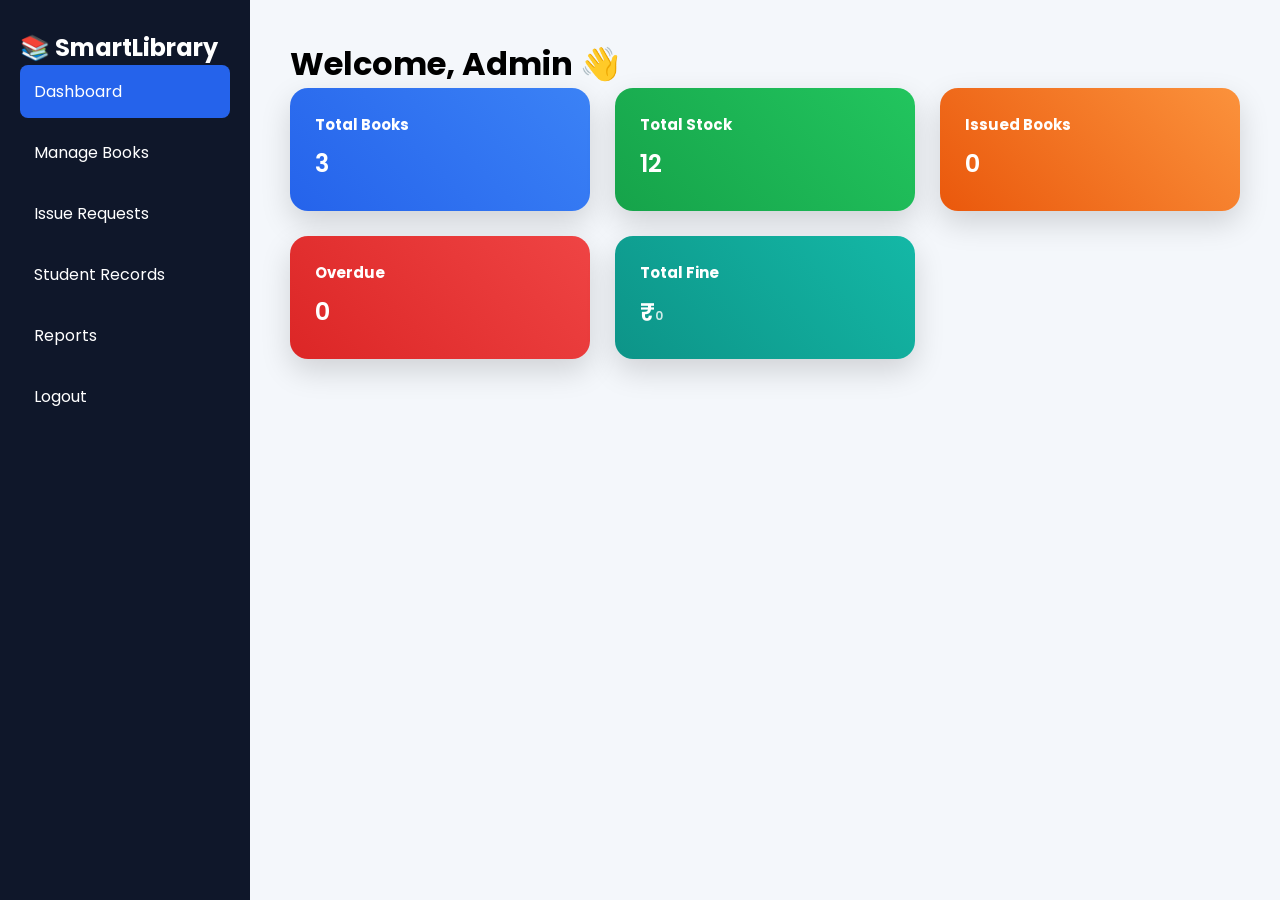
==== library_management/employee-dashboard.html @ bb37936e "library management project" ====
<!DOCTYPE html>
<html>
<head>
<meta charset="UTF-8">
<title>SmartLibrary Admin</title>
<link rel="stylesheet" href="employee-dashboard.css">
<link href="https://fonts.googleapis.com/css2?family=Poppins:wght@300;400;600;700&display=swap" rel="stylesheet">
</head>
<body>

<div class="container">

<div class="sidebar">
<h2>📚 SmartLibrary</h2>
<ul>
<li onclick="showSection(event,'dashboard')" class="active">Dashboard</li>
<li onclick="showSection(event,'books')">Manage Books</li>
<li onclick="showSection(event,'requests')">Issue Requests</li>
<li onclick="showSection(event,'students')">Student Records</li>
<li onclick="showSection(event,'reports')">Reports</li>
<li onclick="logout()">Logout</li>
</ul>
</div>

<div class="main-content">

<h1>Welcome, Admin 👋</h1>

<!-- DASHBOARD -->
<div id="dashboardSection" class="section">
<div class="cards">
<div class="stat-card blue">
<h3>Total Books</h3>
<p id="totalBooks"></p>
</div>

<div class="stat-card green">
<h3>Total Stock</h3>
<p id="totalStock"></p>
</div>

<div class="stat-card orange">
<h3>Issued Books</h3>
<p id="issuedCount"></p>
</div>

<div class="stat-card red">
<h3>Overdue</h3>
<p id="overdueCount"></p>
</div>

<div class="stat-card teal">
<h3>Total Fine</h3>
<p>₹<span id="totalFine"></span></p>
</div>
</div>
</div>

<!-- MANAGE BOOKS -->
<div id="booksSection" class="section" style="display:none;">
<h2>Manage Books</h2>

<input id="titleInput" placeholder="Title">
<input id="authorInput" placeholder="Author">
<input id="stockInput" type="number" placeholder="Stock">
<button class="btn primary" onclick="addBook()">Add Book</button>

<div id="bookList"></div>
</div>

<!-- REQUESTS -->
<div id="requestsSection" class="section" style="display:none;">
<h2>Issue Requests</h2>
<div id="requestList"></div>
</div>

<!-- STUDENTS -->
<div id="studentsSection" class="section" style="display:none;">
<h2>Student Records</h2>
<div id="studentList"></div>
</div>

<!-- REPORTS -->
<div id="reportsSection" class="section" style="display:none;">
<h2>Reports</h2>
<p>Total Fine Collected: ₹<span id="reportFine"></span></p>
</div>

</div>
</div>

<script>

/* ================= INITIAL DATA ================= */

if(!localStorage.getItem("books")){
localStorage.setItem("books",JSON.stringify([
{id:1,title:"Data Structures",author:"Mark",stock:5},
{id:2,title:"Operating Systems",author:"Galvin",stock:3},
{id:3,title:"DBMS",author:"Korth",stock:4}
]));
}

if(!localStorage.getItem("students")){
localStorage.setItem("students",JSON.stringify([
{id:"y23cd084"},
{id:"y23cd090"}
]));
}

if(!localStorage.getItem("issued")){
localStorage.setItem("issued",JSON.stringify([]));
}

if(!localStorage.getItem("requests")){
localStorage.setItem("requests",JSON.stringify([
{id:1,student:"y23cd084",bookId:1},
{id:2,student:"y23cd090",bookId:2}
]));
}

/* ================= HELPERS ================= */

function getBooks(){ return JSON.parse(localStorage.getItem("books")); }
function getStudents(){ return JSON.parse(localStorage.getItem("students")); }
function getIssued(){ return JSON.parse(localStorage.getItem("issued")); }
function getRequests(){ return JSON.parse(localStorage.getItem("requests")); }

function saveBooks(data){ localStorage.setItem("books",JSON.stringify(data)); }
function saveIssued(data){ localStorage.setItem("issued",JSON.stringify(data)); }
function saveRequests(data){ localStorage.setItem("requests",JSON.stringify(data)); }

/* ================= NAVIGATION ================= */

function showSection(e,section){
document.querySelectorAll(".section").forEach(s=>s.style.display="none");
document.getElementById(section+"Section").style.display="block";
document.querySelectorAll(".sidebar li").forEach(li=>li.classList.remove("active"));
e.target.classList.add("active");
loadAll();
}

/* ================= DASHBOARD ================= */

function updateDashboard(){
let books=getBooks();
let issued=getIssued();

document.getElementById("totalBooks").textContent=books.length;
document.getElementById("totalStock").textContent=
books.reduce((sum,b)=>sum+b.stock,0);
document.getElementById("issuedCount").textContent=issued.length;

let overdue=0,fine=0;
issued.forEach(b=>{
if(new Date()>new Date(b.dueDate)){ overdue++; fine+=10; }
});
document.getElementById("overdueCount").textContent=overdue;
document.getElementById("totalFine").textContent=fine;
document.getElementById("reportFine").textContent=fine;
}

/* ================= BOOKS ================= */

function loadBooks(){
let books=getBooks();
let container=document.getElementById("bookList");
container.innerHTML="";
books.forEach((b,i)=>{
container.innerHTML+=`
<div class="data-card">
<strong>${b.title}</strong> (${b.author}) - Stock: ${b.stock}
<button class="btn danger" onclick="deleteBook(${i})">Delete</button>
</div>`;
});
}

function addBook(){
let books=getBooks();
let title=document.getElementById("titleInput").value;
let author=document.getElementById("authorInput").value;
let stock=parseInt(document.getElementById("stockInput").value);

if(title && author && stock>0){
books.push({id:Date.now(),title,author,stock});
saveBooks(books);
loadAll();
}
}

function deleteBook(i){
let books=getBooks();
books.splice(i,1);
saveBooks(books);
loadAll();
}

/* ================= REQUESTS ================= */

function loadRequests(){
let requests=getRequests();
let books=getBooks();
let container=document.getElementById("requestList");
container.innerHTML="";

requests.forEach((r,i)=>{
let book=books.find(b=>b.id===r.bookId);
container.innerHTML+=`
<div class="data-card">
${r.student} requested ${book.title}
<button class="btn success" onclick="approve(${i})">Approve</button>
<button class="btn danger" onclick="reject(${i})">Reject</button>
</div>`;
});
}

function approve(i){
let requests=getRequests();
let issued=getIssued();
let books=getBooks();

let req=requests[i];
let book=books.find(b=>b.id===req.bookId);

if(book.stock>0){
book.stock--;
issued.push({
student:req.student,
title:book.title,
dueDate:new Date(Date.now()+5*24*60*60*1000)
});
requests.splice(i,1);

saveBooks(books);
saveIssued(issued);
saveRequests(requests);
}

loadAll();
}

function reject(i){
let requests=getRequests();
requests.splice(i,1);
saveRequests(requests);
loadAll();
}

/* ================= STUDENTS ================= */

function loadStudents(){
let students=getStudents();
let issued=getIssued();
let container=document.getElementById("studentList");
container.innerHTML="";
students.forEach(s=>{
let count=issued.filter(i=>i.student===s.id).length;
container.innerHTML+=`
<div class="data-card">
${s.id} - Issued: ${count}
</div>`;
});
}

/* ================= LOAD ALL ================= */

function loadAll(){
updateDashboard();
loadBooks();
loadRequests();
loadStudents();
}

loadAll();

function logout(){
localStorage.removeItem("employeeId");
window.location.href="index.html";
}

</script>

</body>
</html>
---- library_management/employee-dashboard.css ----
*{
margin:0;
padding:0;
box-sizing:border-box;
font-family:'Poppins',sans-serif;
}

body{
background:#f4f7fb;
}

.container{
display:flex;
min-height:100vh;
}

.sidebar{
width:250px;
background:#0f172a;
color:white;
padding:30px 20px;
position:fixed;
height:100vh;
}

.sidebar ul{
list-style:none;
}

.sidebar ul li{
padding:14px;
margin-bottom:8px;
border-radius:8px;
cursor:pointer;
transition:0.3s;
}

.sidebar ul li:hover,
.sidebar ul li.active{
background:#2563eb;
}

.main-content{
margin-left:250px;
padding:40px;
width:100%;
}

/* STAT CARDS */
.cards{
display:grid;
grid-template-columns:repeat(auto-fit,minmax(240px,1fr));
gap:25px;
margin-bottom:20px;
}

.stat-card{
padding:25px;
border-radius:18px;
color:white;
box-shadow:0 12px 30px rgba(0,0,0,0.15);
transition:0.3s;
}

.stat-card:hover{
transform:translateY(-8px);
}

.stat-card h3{
font-size:15px;
margin-bottom:10px;
}

.stat-card p{
font-size:24px;
font-weight:600;
margin-bottom:5px;
}

.stat-card span{
font-size:12px;
opacity:0.8;
}

.blue{background:linear-gradient(45deg,#2563eb,#3b82f6);}
.green{background:linear-gradient(45deg,#16a34a,#22c55e);}
.purple{background:linear-gradient(45deg,#7c3aed,#a855f7);}
.orange{background:linear-gradient(45deg,#ea580c,#fb923c);}
.red{background:linear-gradient(45deg,#dc2626,#ef4444);}
.teal{background:linear-gradient(45deg,#0d9488,#14b8a6);}

/* DATA CARDS */
.data-card{
background:white;
padding:20px;
border-radius:15px;
box-shadow:0 8px 20px rgba(0,0,0,0.05);
margin-bottom:15px;
}

/* ACTION BAR */
.action-bar{
display:flex;
gap:10px;
margin-bottom:20px;
flex-wrap:wrap;
}

.action-bar input{
padding:10px;
border-radius:8px;
border:1px solid #ccc;
}

/* PROFESSIONAL BUTTONS */
.btn{
padding:8px 18px;
border:none;
border-radius:30px;
cursor:pointer;
font-size:13px;
font-weight:500;
transition:0.3s;
margin-left:8px;
}

.primary{
background:linear-gradient(45deg,#2563eb,#38bdf8);
color:white;
}

.primary:hover{
transform:translateY(-3px);
box-shadow:0 8px 20px rgba(37,99,235,0.4);
}

.success{
background:linear-gradient(45deg,#16a34a,#22c55e);
color:white;
}

.success:hover{
transform:translateY(-3px);
box-shadow:0 8px 20px rgba(22,163,74,0.4);
}

.danger{
background:linear-gradient(45deg,#dc2626,#ef4444);
color:white;
}

.danger:hover{
transform:translateY(-3px);
box-shadow:0 8px 20px rgba(220,38,38,0.4);
}

.warning{
background:linear-gradient(45deg,#f59e0b,#fbbf24);
color:white;
}

.warning:hover{
transform:translateY(-3px);
box-shadow:0 8px 20px rgba(245,158,11,0.4);
}
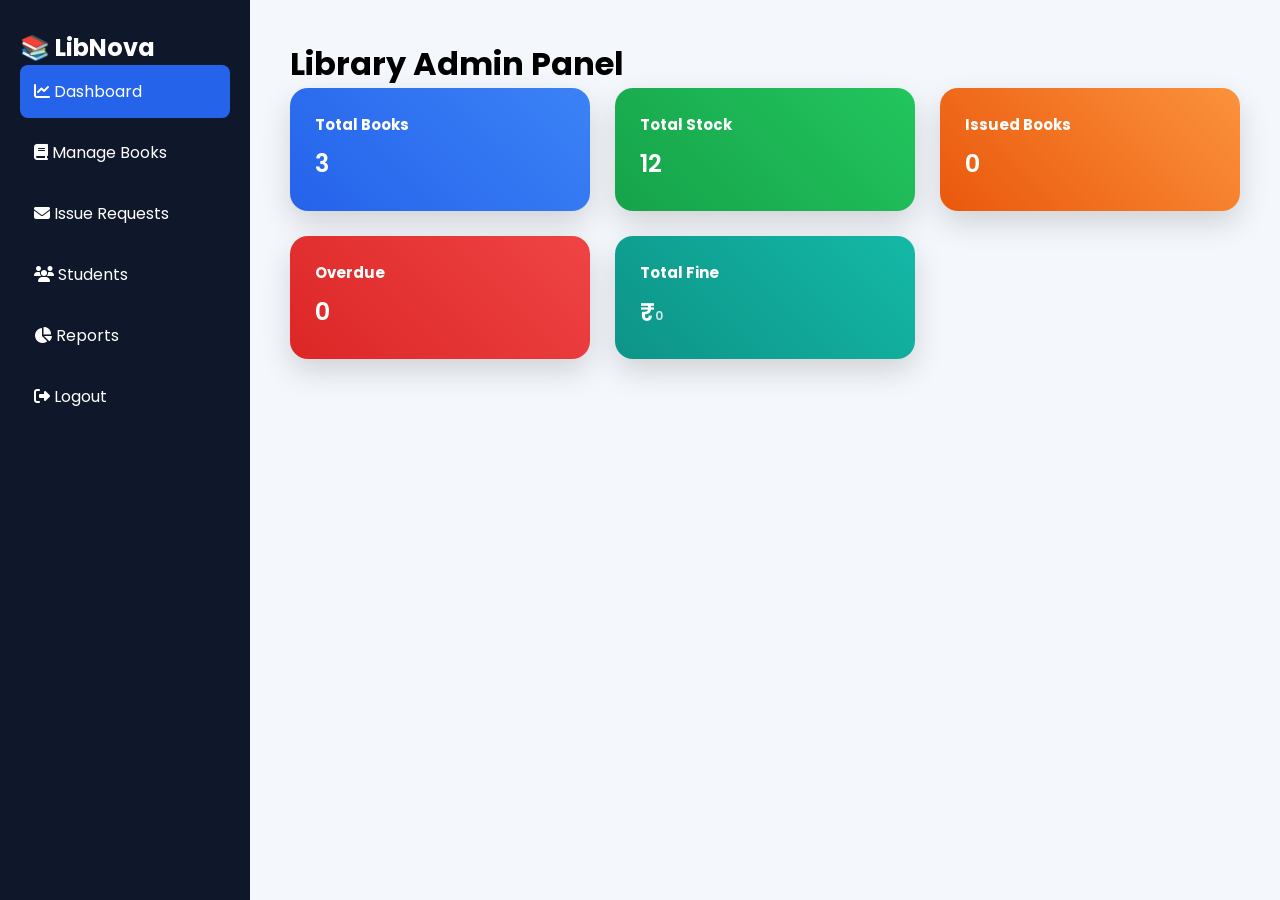
==== commit e76602de: "Updated UI and dashboards" ====
--- a/library_management/employee-dashboard.html
+++ b/library_management/employee-dashboard.html
@@ -2,33 +2,69 @@
 <html>
 <head>
 <meta charset="UTF-8">
-<title>SmartLibrary Admin</title>
+<title>LibNova Admin Dashboard</title>
+
 <link rel="stylesheet" href="employee-dashboard.css">
-<link href="https://fonts.googleapis.com/css2?family=Poppins:wght@300;400;600;700&display=swap" rel="stylesheet">
+
+<link href="https://fonts.googleapis.com/css2?family=Poppins:wght@300;400;600&display=swap" rel="stylesheet">
+
+<link rel="stylesheet" href="https://cdnjs.cloudflare.com/ajax/libs/font-awesome/6.5.0/css/all.min.css">
+
 </head>
+
 <body>
 
 <div class="container">
 
+<!-- Sidebar -->
+
 <div class="sidebar">
-<h2>📚 SmartLibrary</h2>
+
+<h2>📚 LibNova</h2>
+
 <ul>
-<li onclick="showSection(event,'dashboard')" class="active">Dashboard</li>
-<li onclick="showSection(event,'books')">Manage Books</li>
-<li onclick="showSection(event,'requests')">Issue Requests</li>
-<li onclick="showSection(event,'students')">Student Records</li>
-<li onclick="showSection(event,'reports')">Reports</li>
-<li onclick="logout()">Logout</li>
+
+<li onclick="showSection(event,'dashboard')" class="active">
+<i class="fa fa-chart-line"></i> Dashboard
+</li>
+
+<li onclick="showSection(event,'books')">
+<i class="fa fa-book"></i> Manage Books
+</li>
+
+<li onclick="showSection(event,'requests')">
+<i class="fa fa-envelope"></i> Issue Requests
+</li>
+
+<li onclick="showSection(event,'students')">
+<i class="fa fa-users"></i> Students
+</li>
+
+<li onclick="showSection(event,'reports')">
+<i class="fa fa-chart-pie"></i> Reports
+</li>
+
+<li onclick="logout()">
+<i class="fa fa-sign-out-alt"></i> Logout
+</li>
+
 </ul>
-</div>
+
+</div>
+
+
+<!-- Main Content -->
 
 <div class="main-content">
 
-<h1>Welcome, Admin 👋</h1>
-
-<!-- DASHBOARD -->
+<h1>Library Admin Panel</h1>
+
+<!-- Dashboard -->
+
 <div id="dashboardSection" class="section">
+
 <div class="cards">
+
 <div class="stat-card blue">
 <h3>Total Books</h3>
 <p id="totalBooks"></p>
@@ -53,45 +89,71 @@
 <h3>Total Fine</h3>
 <p>₹<span id="totalFine"></span></p>
 </div>
-</div>
-</div>
-
-<!-- MANAGE BOOKS -->
+
+</div>
+
+</div>
+
+
+<!-- Manage Books -->
+
 <div id="booksSection" class="section" style="display:none;">
+
 <h2>Manage Books</h2>
 
-<input id="titleInput" placeholder="Title">
+<input id="titleInput" placeholder="Book Title">
 <input id="authorInput" placeholder="Author">
 <input id="stockInput" type="number" placeholder="Stock">
-<button class="btn primary" onclick="addBook()">Add Book</button>
+
+<button class="btn primary" onclick="addBook()">
+<i class="fa fa-plus"></i> Add Book
+</button>
 
 <div id="bookList"></div>
-</div>
-
-<!-- REQUESTS -->
+
+</div>
+
+
+<!-- Requests -->
+
 <div id="requestsSection" class="section" style="display:none;">
+
 <h2>Issue Requests</h2>
+
 <div id="requestList"></div>
-</div>
-
-<!-- STUDENTS -->
+
+</div>
+
+
+<!-- Students -->
+
 <div id="studentsSection" class="section" style="display:none;">
+
 <h2>Student Records</h2>
+
 <div id="studentList"></div>
-</div>
-
-<!-- REPORTS -->
+
+</div>
+
+
+<!-- Reports -->
+
 <div id="reportsSection" class="section" style="display:none;">
+
 <h2>Reports</h2>
+
 <p>Total Fine Collected: ₹<span id="reportFine"></span></p>
-</div>
-
-</div>
-</div>
+
+</div>
+
+</div>
+
+</div>
+
 
 <script>
 
-/* ================= INITIAL DATA ================= */
+/* Initial Data */
 
 if(!localStorage.getItem("books")){
 localStorage.setItem("books",JSON.stringify([
@@ -119,7 +181,7 @@
 ]));
 }
 
-/* ================= HELPERS ================= */
+/* Helpers */
 
 function getBooks(){ return JSON.parse(localStorage.getItem("books")); }
 function getStudents(){ return JSON.parse(localStorage.getItem("students")); }
@@ -130,91 +192,147 @@
 function saveIssued(data){ localStorage.setItem("issued",JSON.stringify(data)); }
 function saveRequests(data){ localStorage.setItem("requests",JSON.stringify(data)); }
 
-/* ================= NAVIGATION ================= */
+/* Navigation */
 
 function showSection(e,section){
+
 document.querySelectorAll(".section").forEach(s=>s.style.display="none");
+
 document.getElementById(section+"Section").style.display="block";
+
 document.querySelectorAll(".sidebar li").forEach(li=>li.classList.remove("active"));
+
 e.target.classList.add("active");
-loadAll();
-}
-
-/* ================= DASHBOARD ================= */
+
+loadAll();
+
+}
+
+/* Dashboard */
 
 function updateDashboard(){
+
 let books=getBooks();
 let issued=getIssued();
 
 document.getElementById("totalBooks").textContent=books.length;
+
 document.getElementById("totalStock").textContent=
 books.reduce((sum,b)=>sum+b.stock,0);
+
 document.getElementById("issuedCount").textContent=issued.length;
 
 let overdue=0,fine=0;
+
 issued.forEach(b=>{
-if(new Date()>new Date(b.dueDate)){ overdue++; fine+=10; }
+if(new Date()>new Date(b.dueDate)){
+overdue++;
+fine+=10;
+}
 });
+
 document.getElementById("overdueCount").textContent=overdue;
 document.getElementById("totalFine").textContent=fine;
 document.getElementById("reportFine").textContent=fine;
-}
-
-/* ================= BOOKS ================= */
+
+}
+
+/* Books */
 
 function loadBooks(){
+
 let books=getBooks();
 let container=document.getElementById("bookList");
+
 container.innerHTML="";
+
 books.forEach((b,i)=>{
+
 container.innerHTML+=`
+
 <div class="data-card">
+
 <strong>${b.title}</strong> (${b.author}) - Stock: ${b.stock}
-<button class="btn danger" onclick="deleteBook(${i})">Delete</button>
-</div>`;
+
+<button class="btn danger" onclick="deleteBook(${i})">
+<i class="fa fa-trash"></i> Delete
+</button>
+
+</div>
+
+`;
+
 });
+
 }
 
 function addBook(){
-let books=getBooks();
+
+let books=getBooks();
+
 let title=document.getElementById("titleInput").value;
 let author=document.getElementById("authorInput").value;
 let stock=parseInt(document.getElementById("stockInput").value);
 
 if(title && author && stock>0){
+
 books.push({id:Date.now(),title,author,stock});
+
 saveBooks(books);
-loadAll();
-}
+
+loadAll();
+
+}
+
 }
 
 function deleteBook(i){
-let books=getBooks();
+
+let books=getBooks();
+
 books.splice(i,1);
+
 saveBooks(books);
-loadAll();
-}
-
-/* ================= REQUESTS ================= */
+
+loadAll();
+
+}
+
+/* Requests */
 
 function loadRequests(){
+
 let requests=getRequests();
 let books=getBooks();
+
 let container=document.getElementById("requestList");
+
 container.innerHTML="";
 
 requests.forEach((r,i)=>{
+
 let book=books.find(b=>b.id===r.bookId);
+
 container.innerHTML+=`
+
 <div class="data-card">
+
 ${r.student} requested ${book.title}
+
 <button class="btn success" onclick="approve(${i})">Approve</button>
+
 <button class="btn danger" onclick="reject(${i})">Reject</button>
-</div>`;
+
+</div>
+
+`;
+
 });
+
 }
 
 function approve(i){
+
 let requests=getRequests();
 let issued=getIssued();
 let books=getBooks();
@@ -223,59 +341,87 @@
 let book=books.find(b=>b.id===req.bookId);
 
 if(book.stock>0){
+
 book.stock--;
+
 issued.push({
 student:req.student,
 title:book.title,
 dueDate:new Date(Date.now()+5*24*60*60*1000)
 });
+
 requests.splice(i,1);
 
 saveBooks(books);
 saveIssued(issued);
 saveRequests(requests);
-}
-
-loadAll();
+
+}
+
+loadAll();
+
 }
 
 function reject(i){
+
 let requests=getRequests();
+
 requests.splice(i,1);
+
 saveRequests(requests);
-loadAll();
-}
-
-/* ================= STUDENTS ================= */
+
+loadAll();
+
+}
+
+/* Students */
 
 function loadStudents(){
+
 let students=getStudents();
 let issued=getIssued();
+
 let container=document.getElementById("studentList");
+
 container.innerHTML="";
+
 students.forEach(s=>{
+
 let count=issued.filter(i=>i.student===s.id).length;
+
 container.innerHTML+=`
+
 <div class="data-card">
-${s.id} - Issued: ${count}
-</div>`;
+
+${s.id} - Issued Books: ${count}
+
+</div>
+
+`;
+
 });
-}
-
-/* ================= LOAD ALL ================= */
+
+}
+
+/* Load All */
 
 function loadAll(){
+
 updateDashboard();
 loadBooks();
 loadRequests();
 loadStudents();
+
 }
 
 loadAll();
 
 function logout(){
+
 localStorage.removeItem("employeeId");
+
 window.location.href="index.html";
+
 }
 
 </script>
--- a/library_management/employee-dashboard.css
+++ b/library_management/employee-dashboard.css
@@ -162,4 +162,78 @@
 .warning:hover{
 transform:translateY(-3px);
 box-shadow:0 8px 20px rgba(245,158,11,0.4);
+}
+
+/* TOP HEADER */
+
+.top-header{
+display:flex;
+justify-content:space-between;
+align-items:center;
+margin-bottom:30px;
+}
+
+.top-header h1{
+font-size:26px;
+color:#0f172a;
+}
+
+.employee-profile{
+display:flex;
+align-items:center;
+gap:10px;
+font-weight:500;
+}
+
+.employee-profile i{
+font-size:26px;
+color:#2563eb;
+}
+
+
+/* TABLE STYLE */
+
+.table-container{
+background:white;
+padding:20px;
+border-radius:15px;
+box-shadow:0 10px 25px rgba(0,0,0,0.08);
+margin-top:20px;
+}
+
+table{
+width:100%;
+border-collapse:collapse;
+}
+
+table th{
+background:#2563eb;
+color:white;
+padding:12px;
+text-align:left;
+}
+
+table td{
+padding:12px;
+border-bottom:1px solid #e5e7eb;
+}
+
+table tr:hover{
+background:#f1f5f9;
+}
+
+
+/* SEARCH BAR */
+
+.search-box{
+margin-bottom:20px;
+display:flex;
+gap:10px;
+}
+
+.search-box input{
+padding:10px;
+border-radius:8px;
+border:1px solid #ccc;
+width:250px;
 }
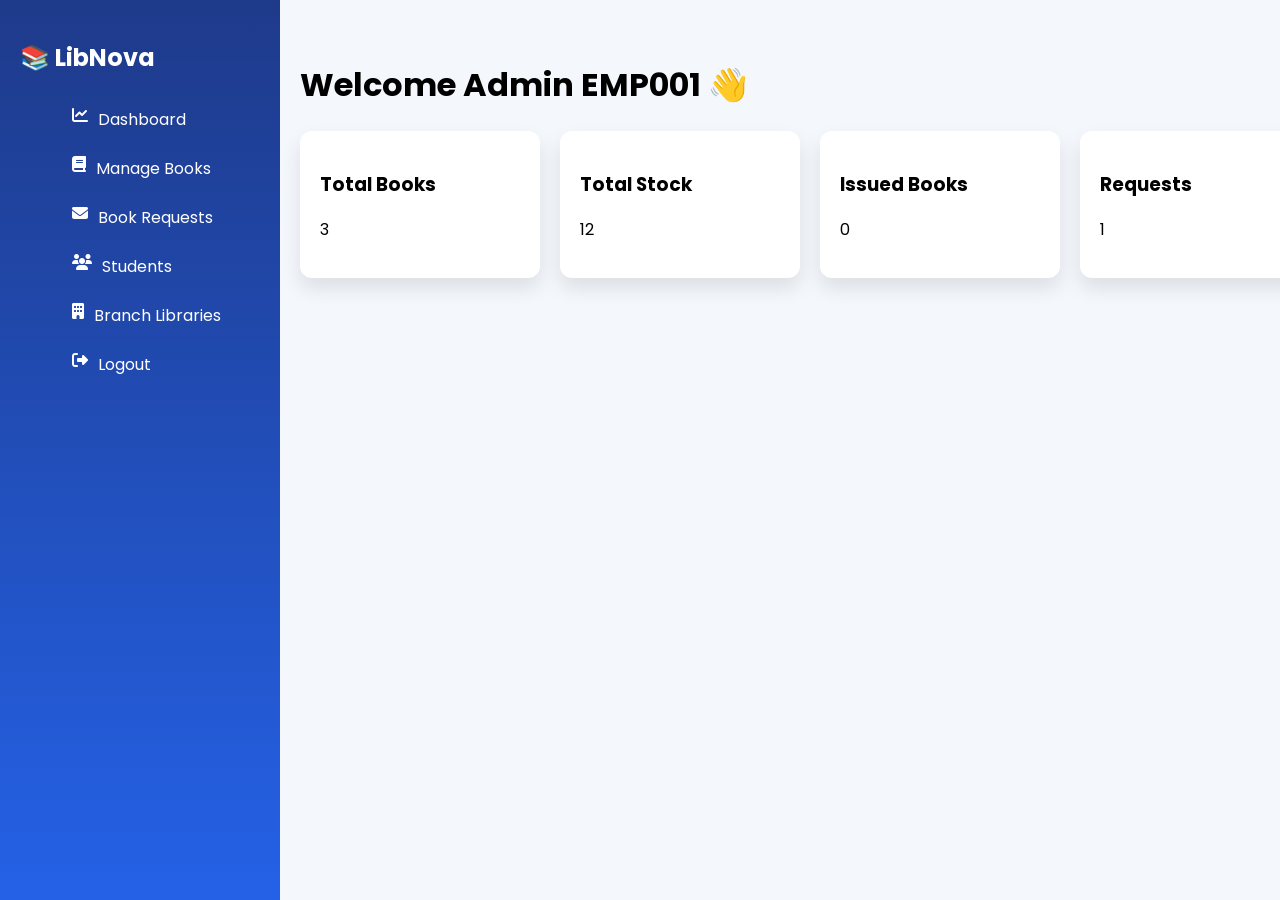
==== commit 2965dbb8: "Updated dashboards and fixed UI issues" ====
--- a/library_management/employee-dashboard.html
+++ b/library_management/employee-dashboard.html
@@ -1,14 +1,19 @@
+
 <!DOCTYPE html>
-<html>
+<html lang="en">
 <head>
+
 <meta charset="UTF-8">
+<meta name="viewport" content="width=device-width, initial-scale=1.0">
+
 <title>LibNova Admin Dashboard</title>
 
 <link rel="stylesheet" href="employee-dashboard.css">
 
 <link href="https://fonts.googleapis.com/css2?family=Poppins:wght@300;400;600&display=swap" rel="stylesheet">
 
-<link rel="stylesheet" href="https://cdnjs.cloudflare.com/ajax/libs/font-awesome/6.5.0/css/all.min.css">
+<link rel="stylesheet"
+href="https://cdnjs.cloudflare.com/ajax/libs/font-awesome/6.5.0/css/all.min.css">
 
 </head>
 
@@ -16,32 +21,32 @@
 
 <div class="container">
 
-<!-- Sidebar -->
+<!-- SIDEBAR -->
 
 <div class="sidebar">
 
-<h2>📚 LibNova</h2>
+<h2 class="logo">📚 LibNova</h2>
 
 <ul>
 
-<li onclick="showSection(event,'dashboard')" class="active">
+<li onclick="showSection('dashboard')" class="active">
 <i class="fa fa-chart-line"></i> Dashboard
 </li>
 
-<li onclick="showSection(event,'books')">
+<li onclick="showSection('books')">
 <i class="fa fa-book"></i> Manage Books
 </li>
 
-<li onclick="showSection(event,'requests')">
-<i class="fa fa-envelope"></i> Issue Requests
-</li>
-
-<li onclick="showSection(event,'students')">
+<li onclick="showSection('requests')">
+<i class="fa fa-envelope"></i> Book Requests
+</li>
+
+<li onclick="showSection('students')">
 <i class="fa fa-users"></i> Students
 </li>
 
-<li onclick="showSection(event,'reports')">
-<i class="fa fa-chart-pie"></i> Reports
+<li onclick="showSection('branches')">
+<i class="fa fa-building"></i> Branch Libraries
 </li>
 
 <li onclick="logout()">
@@ -53,81 +58,87 @@
 </div>
 
 
-<!-- Main Content -->
+<!-- MAIN CONTENT -->
 
 <div class="main-content">
 
-<h1>Library Admin Panel</h1>
-
-<!-- Dashboard -->
+<h1 id="welcomeText"></h1>
+
+
+<!-- DASHBOARD -->
 
 <div id="dashboardSection" class="section">
 
 <div class="cards">
 
-<div class="stat-card blue">
+<div class="card">
 <h3>Total Books</h3>
 <p id="totalBooks"></p>
 </div>
 
-<div class="stat-card green">
+<div class="card">
 <h3>Total Stock</h3>
 <p id="totalStock"></p>
 </div>
 
-<div class="stat-card orange">
+<div class="card">
 <h3>Issued Books</h3>
 <p id="issuedCount"></p>
 </div>
 
-<div class="stat-card red">
-<h3>Overdue</h3>
-<p id="overdueCount"></p>
-</div>
-
-<div class="stat-card teal">
-<h3>Total Fine</h3>
-<p>₹<span id="totalFine"></span></p>
-</div>
-
-</div>
-
-</div>
-
-
-<!-- Manage Books -->
-
-<div id="booksSection" class="section" style="display:none;">
+<div class="card">
+<h3>Requests</h3>
+<p id="requestCount"></p>
+</div>
+
+</div>
+
+</div>
+
+
+<!-- MANAGE BOOKS -->
+
+<div id="booksSection" class="section" style="display:none">
 
 <h2>Manage Books</h2>
+
+<div class="form-row">
 
 <input id="titleInput" placeholder="Book Title">
 <input id="authorInput" placeholder="Author">
+
+<select id="branchInput">
+<option value="Central">Central</option>
+<option value="CSE">CSE</option>
+<option value="ECE">ECE</option>
+<option value="MECH">Mechanical</option>
+</select>
+
 <input id="stockInput" type="number" placeholder="Stock">
 
-<button class="btn primary" onclick="addBook()">
-<i class="fa fa-plus"></i> Add Book
-</button>
+<button onclick="addBook()">Add Book</button>
+
+</div>
 
 <div id="bookList"></div>
 
 </div>
 
 
-<!-- Requests -->
-
-<div id="requestsSection" class="section" style="display:none;">
-
-<h2>Issue Requests</h2>
+<!-- REQUESTS -->
+
+<div id="requestsSection" class="section" style="display:none">
+
+<h2>Student Book Requests</h2>
 
 <div id="requestList"></div>
 
 </div>
 
 
-<!-- Students -->
-
-<div id="studentsSection" class="section" style="display:none;">
+<!-- STUDENTS -->
+
+<div id="studentsSection" class="section" style="display:none">
 
 <h2>Student Records</h2>
 
@@ -136,13 +147,20 @@
 </div>
 
 
-<!-- Reports -->
-
-<div id="reportsSection" class="section" style="display:none;">
-
-<h2>Reports</h2>
-
-<p>Total Fine Collected: ₹<span id="reportFine"></span></p>
+<!-- BRANCHES -->
+
+<div id="branchesSection" class="section" style="display:none">
+
+<h2>Branch Libraries</h2>
+
+<button onclick="showBranch('Central')">Central</button>
+<button onclick="showBranch('CSE')">CSE</button>
+<button onclick="showBranch('ECE')">ECE</button>
+<button onclick="showBranch('MECH')">Mechanical</button>
+
+<h3 id="branchTitle"></h3>
+
+<div id="branchBooks"></div>
 
 </div>
 
@@ -153,67 +171,74 @@
 
 <script>
 
-/* Initial Data */
+const employeeId = localStorage.getItem("employeeId") || "EMP001";
+
+document.getElementById("welcomeText").textContent =
+"Welcome Admin " + employeeId + " 👋";
+
+
+/* DEFAULT BOOK DATA */
 
 if(!localStorage.getItem("books")){
+
 localStorage.setItem("books",JSON.stringify([
-{id:1,title:"Data Structures",author:"Mark",stock:5},
-{id:2,title:"Operating Systems",author:"Galvin",stock:3},
-{id:3,title:"DBMS",author:"Korth",stock:4}
+
+{id:1,title:"Data Structures",author:"Mark Allen",branch:"CSE",stock:5},
+{id:2,title:"Operating Systems",author:"Galvin",branch:"CSE",stock:3},
+{id:3,title:"DBMS",author:"Korth",branch:"Central",stock:4}
+
 ]));
-}
-
-if(!localStorage.getItem("students")){
-localStorage.setItem("students",JSON.stringify([
-{id:"y23cd084"},
-{id:"y23cd090"}
-]));
-}
-
-if(!localStorage.getItem("issued")){
-localStorage.setItem("issued",JSON.stringify([]));
-}
+
+}
+
+
+/* REQUEST DATA */
 
 if(!localStorage.getItem("requests")){
 localStorage.setItem("requests",JSON.stringify([
-{id:1,student:"y23cd084",bookId:1},
-{id:2,student:"y23cd090",bookId:2}
+{student:"y23cd084",bookId:1}
 ]));
 }
 
-/* Helpers */
-
-function getBooks(){ return JSON.parse(localStorage.getItem("books")); }
-function getStudents(){ return JSON.parse(localStorage.getItem("students")); }
-function getIssued(){ return JSON.parse(localStorage.getItem("issued")); }
-function getRequests(){ return JSON.parse(localStorage.getItem("requests")); }
-
-function saveBooks(data){ localStorage.setItem("books",JSON.stringify(data)); }
-function saveIssued(data){ localStorage.setItem("issued",JSON.stringify(data)); }
-function saveRequests(data){ localStorage.setItem("requests",JSON.stringify(data)); }
-
-/* Navigation */
-
-function showSection(e,section){
-
-document.querySelectorAll(".section").forEach(s=>s.style.display="none");
+if(!localStorage.getItem("issuedBooks")){
+localStorage.setItem("issuedBooks",JSON.stringify([]));
+}
+
+
+/* STORAGE HELPERS */
+
+function getBooks(){
+return JSON.parse(localStorage.getItem("books"));
+}
+
+function getRequests(){
+return JSON.parse(localStorage.getItem("requests"));
+}
+
+function getIssued(){
+return JSON.parse(localStorage.getItem("issuedBooks"));
+}
+
+
+/* NAVIGATION */
+
+function showSection(section){
+
+document.querySelectorAll(".section")
+.forEach(s=>s.style.display="none");
 
 document.getElementById(section+"Section").style.display="block";
 
-document.querySelectorAll(".sidebar li").forEach(li=>li.classList.remove("active"));
-
-e.target.classList.add("active");
-
-loadAll();
-
-}
-
-/* Dashboard */
-
-function updateDashboard(){
+}
+
+
+/* DASHBOARD */
+
+function loadDashboard(){
 
 let books=getBooks();
 let issued=getIssued();
+let requests=getRequests();
 
 document.getElementById("totalBooks").textContent=books.length;
 
@@ -222,49 +247,45 @@
 
 document.getElementById("issuedCount").textContent=issued.length;
 
-let overdue=0,fine=0;
-
-issued.forEach(b=>{
-if(new Date()>new Date(b.dueDate)){
-overdue++;
-fine+=10;
-}
+document.getElementById("requestCount").textContent=requests.length;
+
+}
+
+
+/* BOOK LIST */
+
+function loadBooks(){
+
+let books=getBooks();
+
+let container=document.getElementById("bookList");
+
+container.innerHTML="";
+
+books.forEach((b,i)=>{
+
+container.innerHTML+=`
+
+<div class="book-card">
+
+<b>${b.title}</b> (${b.author})
+<br>
+Branch: ${b.branch || "Central"}
+<br>
+Stock: ${b.stock}
+
+<button onclick="deleteBook(${i})">Delete</button>
+
+</div>
+
+`;
+
 });
 
-document.getElementById("overdueCount").textContent=overdue;
-document.getElementById("totalFine").textContent=fine;
-document.getElementById("reportFine").textContent=fine;
-
-}
-
-/* Books */
-
-function loadBooks(){
-
-let books=getBooks();
-let container=document.getElementById("bookList");
-
-container.innerHTML="";
-
-books.forEach((b,i)=>{
-
-container.innerHTML+=`
-
-<div class="data-card">
-
-<strong>${b.title}</strong> (${b.author}) - Stock: ${b.stock}
-
-<button class="btn danger" onclick="deleteBook(${i})">
-<i class="fa fa-trash"></i> Delete
-</button>
-
-</div>
-
-`;
-
-});
-
-}
+}
+
+
+/* ADD BOOK */
 
 function addBook(){
 
@@ -272,19 +293,26 @@
 
 let title=document.getElementById("titleInput").value;
 let author=document.getElementById("authorInput").value;
+let branch=document.getElementById("branchInput").value;
 let stock=parseInt(document.getElementById("stockInput").value);
 
-if(title && author && stock>0){
-
-books.push({id:Date.now(),title,author,stock});
-
-saveBooks(books);
-
-loadAll();
-
-}
-
-}
+books.push({
+id:Date.now(),
+title,
+author,
+branch,
+stock
+});
+
+localStorage.setItem("books",JSON.stringify(books));
+
+loadBooks();
+loadDashboard();
+
+}
+
+
+/* DELETE BOOK */
 
 function deleteBook(i){
 
@@ -292,13 +320,15 @@
 
 books.splice(i,1);
 
-saveBooks(books);
-
-loadAll();
-
-}
-
-/* Requests */
+localStorage.setItem("books",JSON.stringify(books));
+
+loadBooks();
+loadDashboard();
+
+}
+
+
+/* REQUEST LIST */
 
 function loadRequests(){
 
@@ -315,13 +345,11 @@
 
 container.innerHTML+=`
 
-<div class="data-card">
+<div class="book-card">
 
 ${r.student} requested ${book.title}
 
-<button class="btn success" onclick="approve(${i})">Approve</button>
-
-<button class="btn danger" onclick="reject(${i})">Reject</button>
+<button onclick="approve(${i})">Approve</button>
 
 </div>
 
@@ -331,90 +359,86 @@
 
 }
 
-function approve(i){
-
-let requests=getRequests();
+
+/* STUDENTS */
+
+function loadStudents(){
+
 let issued=getIssued();
-let books=getBooks();
-
-let req=requests[i];
-let book=books.find(b=>b.id===req.bookId);
-
-if(book.stock>0){
-
-book.stock--;
-
-issued.push({
-student:req.student,
-title:book.title,
-dueDate:new Date(Date.now()+5*24*60*60*1000)
+
+let map={};
+
+issued.forEach(b=>{
+map[b.student]=(map[b.student]||0)+1;
 });
 
-requests.splice(i,1);
-
-saveBooks(books);
-saveIssued(issued);
-saveRequests(requests);
-
-}
-
-loadAll();
-
-}
-
-function reject(i){
-
-let requests=getRequests();
-
-requests.splice(i,1);
-
-saveRequests(requests);
-
-loadAll();
-
-}
-
-/* Students */
-
-function loadStudents(){
-
-let students=getStudents();
-let issued=getIssued();
-
 let container=document.getElementById("studentList");
 
 container.innerHTML="";
 
-students.forEach(s=>{
-
-let count=issued.filter(i=>i.student===s.id).length;
+for(let s in map){
 
 container.innerHTML+=`
 
-<div class="data-card">
-
-${s.id} - Issued Books: ${count}
+<div class="book-card">
+
+Student: ${s}
+<br>
+Books Issued: ${map[s]}
 
 </div>
 
 `;
 
+}
+
+}
+
+
+/* BRANCH VIEW */
+
+function showBranch(branch){
+
+let books=getBooks();
+
+let container=document.getElementById("branchBooks");
+
+container.innerHTML="";
+
+document.getElementById("branchTitle").textContent =
+branch+" Library Books";
+
+books.filter(b=>b.branch===branch)
+.forEach(b=>{
+
+container.innerHTML+=`
+
+<div class="book-card">
+
+${b.title}
+<br>
+Author: ${b.author}
+<br>
+Stock: ${b.stock}
+
+</div>
+
+`;
+
 });
 
 }
 
-/* Load All */
-
-function loadAll(){
-
-updateDashboard();
+
+/* INITIAL LOAD */
+
+loadDashboard();
 loadBooks();
 loadRequests();
 loadStudents();
 
-}
-
-loadAll();
+
+/* LOGOUT */
 
 function logout(){
 
@@ -427,4 +451,4 @@
 </script>
 
 </body>
-</html>+</html>
--- a/library_management/employee-dashboard.css
+++ b/library_management/employee-dashboard.css
@@ -1,239 +1,67 @@
-*{
+body{
+font-family:Poppins;
+background:#f4f7fb;
 margin:0;
-padding:0;
-box-sizing:border-box;
-font-family:'Poppins',sans-serif;
-}
-
-body{
-background:#f4f7fb;
-}
-
-.container{
-display:flex;
-min-height:100vh;
 }
 
 .sidebar{
-width:250px;
-background:#0f172a;
+width:240px;
+height:100vh;
+background:linear-gradient(180deg,#1e3a8a,#2563eb);
 color:white;
-padding:30px 20px;
 position:fixed;
-height:100vh;
+top:0;
+left:0;
+padding:20px;
 }
 
-.sidebar ul{
+.sidebar li{
 list-style:none;
-}
-
-.sidebar ul li{
-padding:14px;
-margin-bottom:8px;
-border-radius:8px;
+padding:12px;
 cursor:pointer;
-transition:0.3s;
-}
-
-.sidebar ul li:hover,
-.sidebar ul li.active{
-background:#2563eb;
-}
-
-.main-content{
-margin-left:250px;
-padding:40px;
-width:100%;
-}
-
-/* STAT CARDS */
-.cards{
-display:grid;
-grid-template-columns:repeat(auto-fit,minmax(240px,1fr));
-gap:25px;
-margin-bottom:20px;
-}
-
-.stat-card{
-padding:25px;
-border-radius:18px;
-color:white;
-box-shadow:0 12px 30px rgba(0,0,0,0.15);
-transition:0.3s;
-}
-
-.stat-card:hover{
-transform:translateY(-8px);
-}
-
-.stat-card h3{
-font-size:15px;
-margin-bottom:10px;
-}
-
-.stat-card p{
-font-size:24px;
-font-weight:600;
-margin-bottom:5px;
-}
-
-.stat-card span{
-font-size:12px;
-opacity:0.8;
-}
-
-.blue{background:linear-gradient(45deg,#2563eb,#3b82f6);}
-.green{background:linear-gradient(45deg,#16a34a,#22c55e);}
-.purple{background:linear-gradient(45deg,#7c3aed,#a855f7);}
-.orange{background:linear-gradient(45deg,#ea580c,#fb923c);}
-.red{background:linear-gradient(45deg,#dc2626,#ef4444);}
-.teal{background:linear-gradient(45deg,#0d9488,#14b8a6);}
-
-/* DATA CARDS */
-.data-card{
-background:white;
-padding:20px;
-border-radius:15px;
-box-shadow:0 8px 20px rgba(0,0,0,0.05);
-margin-bottom:15px;
-}
-
-/* ACTION BAR */
-.action-bar{
-display:flex;
-gap:10px;
-margin-bottom:20px;
-flex-wrap:wrap;
-}
-
-.action-bar input{
-padding:10px;
-border-radius:8px;
-border:1px solid #ccc;
-}
-
-/* PROFESSIONAL BUTTONS */
-.btn{
-padding:8px 18px;
-border:none;
-border-radius:30px;
-cursor:pointer;
-font-size:13px;
-font-weight:500;
-transition:0.3s;
-margin-left:8px;
-}
-
-.primary{
-background:linear-gradient(45deg,#2563eb,#38bdf8);
-color:white;
-}
-
-.primary:hover{
-transform:translateY(-3px);
-box-shadow:0 8px 20px rgba(37,99,235,0.4);
-}
-
-.success{
-background:linear-gradient(45deg,#16a34a,#22c55e);
-color:white;
-}
-
-.success:hover{
-transform:translateY(-3px);
-box-shadow:0 8px 20px rgba(22,163,74,0.4);
-}
-
-.danger{
-background:linear-gradient(45deg,#dc2626,#ef4444);
-color:white;
-}
-
-.danger:hover{
-transform:translateY(-3px);
-box-shadow:0 8px 20px rgba(220,38,38,0.4);
-}
-
-.warning{
-background:linear-gradient(45deg,#f59e0b,#fbbf24);
-color:white;
-}
-
-.warning:hover{
-transform:translateY(-3px);
-box-shadow:0 8px 20px rgba(245,158,11,0.4);
-}
-
-/* TOP HEADER */
-
-.top-header{
-display:flex;
-justify-content:space-between;
-align-items:center;
-margin-bottom:30px;
-}
-
-.top-header h1{
-font-size:26px;
-color:#0f172a;
-}
-
-.employee-profile{
-display:flex;
-align-items:center;
-gap:10px;
-font-weight:500;
-}
-
-.employee-profile i{
-font-size:26px;
-color:#2563eb;
-}
-
-
-/* TABLE STYLE */
-
-.table-container{
-background:white;
-padding:20px;
-border-radius:15px;
-box-shadow:0 10px 25px rgba(0,0,0,0.08);
-margin-top:20px;
-}
-
-table{
-width:100%;
-border-collapse:collapse;
-}
-
-table th{
-background:#2563eb;
-color:white;
-padding:12px;
-text-align:left;
-}
-
-table td{
-padding:12px;
-border-bottom:1px solid #e5e7eb;
-}
-
-table tr:hover{
-background:#f1f5f9;
-}
-
-
-/* SEARCH BAR */
-
-.search-box{
-margin-bottom:20px;
 display:flex;
 gap:10px;
 }
 
-.search-box input{
-padding:10px;
+.sidebar li:hover{
+background:rgba(255,255,255,0.2);
 border-radius:8px;
-border:1px solid #ccc;
-width:250px;
+}
+
+.main-content{
+margin-left:260px;
+padding:40px;
+width:calc(100% - 260px);
+}
+
+.cards{
+display:grid;
+grid-template-columns:repeat(auto-fit,minmax(220px,1fr));
+gap:20px;
+margin-top:20px;
+}
+
+.card{
+background:white;
+padding:20px;
+border-radius:12px;
+box-shadow:0 10px 20px rgba(0,0,0,0.1);
+}
+
+.book-card{
+background:white;
+padding:20px;
+border-radius:10px;
+box-shadow:0 10px 20px rgba(0,0,0,0.1);
+margin-top:15px;
+}
+
+button{
+margin-top:10px;
+padding:8px 16px;
+border:none;
+background:#2563eb;
+color:white;
+border-radius:8px;
+cursor:pointer;
 }
